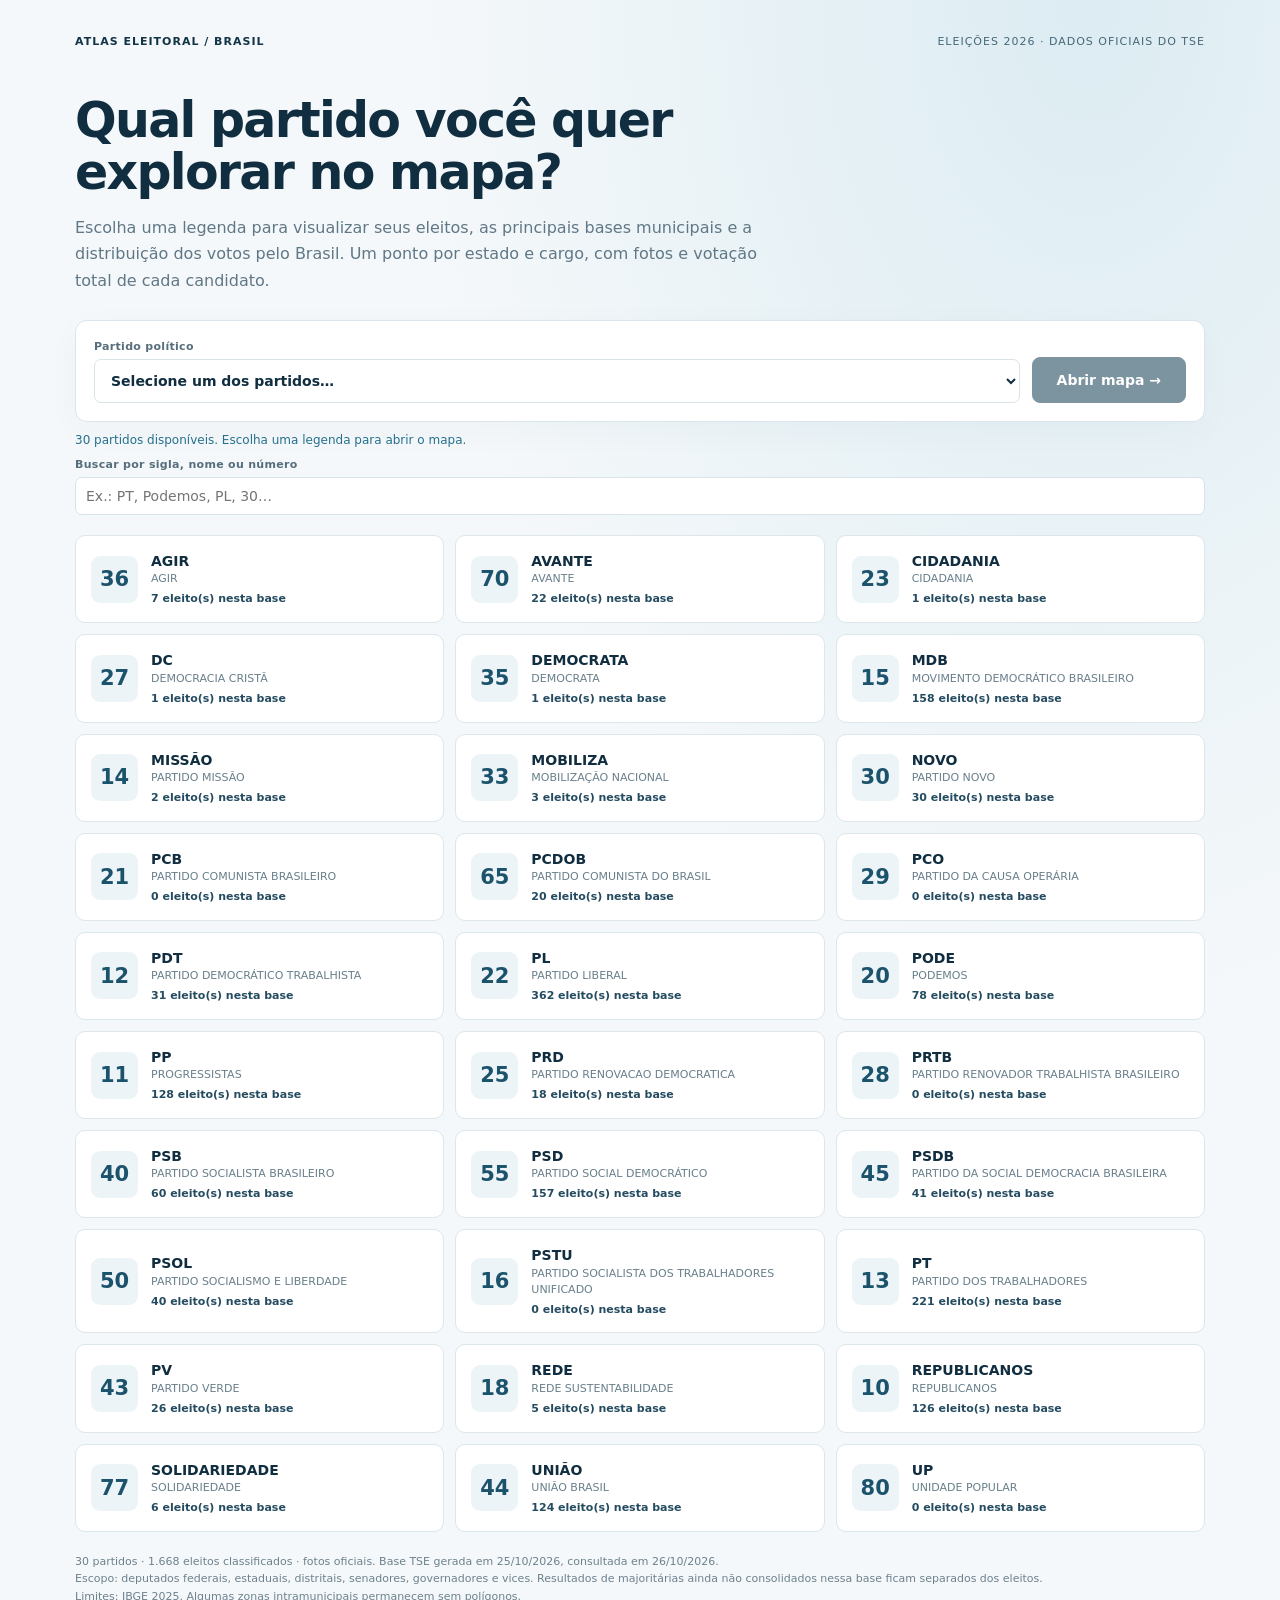
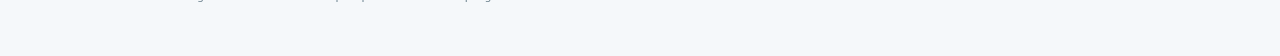
==== index.html @ ba6d97ac "feat: adicionar atlas eleitoral interativo de todos os partidos" ====
<!DOCTYPE html><html lang="pt-BR"><head><meta charset="utf-8"><meta name="viewport" content="width=device-width,initial-scale=1"><title>Atlas Eleitoral 2026 — Partidos do Brasil</title><meta name="description" content="Escolha um partido e explore eleitos e votos por município e zona eleitoral nas eleições de 2026."><link rel="stylesheet" href="style.css"></head><body><section id="chooser" class="chooser"><nav class="chooser-nav"><span class="chooser-logo">Atlas Eleitoral / Brasil</span><span>Eleições 2026 · Dados oficiais do TSE</span></nav><h1>Qual partido você quer<br>explorar no mapa?</h1><p class="intro">Escolha uma legenda para visualizar seus eleitos, as principais bases municipais e a distribuição dos votos pelo Brasil. Um ponto por estado e cargo, com fotos e votação total de cada candidato.</p><div class="picker"><div class="control"><label for="party-select">Partido político</label><select id="party-select"><option value="">Selecione um dos partidos…</option></select></div><button id="open-map" class="primary" disabled>Abrir mapa →</button></div><div id="load-status" class="load-status" role="status" aria-live="polite">Carregando lista de partidos…</div><div class="control"><label for="party-filter">Buscar por sigla, nome ou número</label><input id="party-filter" type="search" placeholder="Ex.: PT, Podemos, PL, 30…"></div><div id="party-grid" class="party-grid"></div><div id="chooser-source" class="chooser-bottom">Dados do TSE · Limites municipais do IBGE 2025. As áreas intramunicipais de algumas zonas eleitorais permanecem indisponíveis.</div></section><div id="atlas" hidden>
<header><div><div class="eyebrow"><span id="party-eyebrow">Eleições 2026</span></div><h1><span id="party-title">Atlas eleitoral</span></h1><small>Fotos oficiais · votação total · municípios e zonas eleitorais</small></div><div class="actions"><button id="change-party">Trocar partido</button><button id="reset">Visão do Brasil</button><button id="about">Método e fontes</button><button id="export">Exportar dados</button></div></header><div id="party-meta" class="party-meta"></div>
<div class="toolbar">
<div class="control"><label for="geography">Recorte territorial</label><select id="geography"><option value="municipalities">Municípios</option><option value="zones">Zonas com limites identificáveis</option></select></div>
<div class="control"><label for="cargo">Votos do partido para</label><select id="cargo"><option value="federal">Deputado federal</option><option value="estadual">Deputado estadual / distrital</option></select></div>
<div class="control"><label for="metric">Intensidade das cores</label><select id="metric"><option value="share">Participação nos votos válidos</option><option value="votes">Quantidade de votos</option></select></div>
<div class="control"><label for="uf">Estado</label><select id="uf"><option value="">Brasil inteiro</option></select></div>
<div class="control wide"><label for="search">Buscar eleito, município ou zona</label><input id="search" type="search" placeholder="Ex.: Cristiane Lopes, Osasco, RO 2…"></div>
<label class="check"><input id="showPeople" type="checkbox" checked> Eleitos com fotos</label>
</div>
<div class="workspace"><aside><div class="aside-top"><div class="kpis"><div><b id="k-votes">—</b><span>votos do partido selecionado</span></div><div><b id="k-share">—</b><span>dos votos válidos</span></div><div><b id="k-people">77</b><span>eleitos</span></div></div><div class="tabs"><button id="tab-people" class="active">Eleitos</button><button id="tab-regions">Regiões</button></div><div class="tiny-filter"><select id="role" aria-label="Cargo dos eleitos"><option value="">Todos os cargos</option></select></div><div id="sidebar-note" class="muted" style="margin-top:8px">Clique no retrato para ver a votação total.</div></div><div id="list"></div><div class="note">A cor representa os votos do partido. Um ponto por UF e cargo. As capitais são referências de posição; as bases eleitorais aparecem nos cartões.</div></aside>
<div class="map-wrap"><div id="map" aria-label="Mapa eleitoral do partido selecionado"></div><div id="zone-warning" class="zone-warning" hidden></div><div class="legend"><h3 id="legend-title"></h3><div class="swatches" id="swatches"></div><div id="legend-labels" class="legend-labels"></div><div class="muted" id="legend-note"></div><div class="muted" style="margin-top:6px"><span style="display:inline-block;width:10px;height:10px;background:#d9dfe2;margin-right:4px"></span>Sem dado ou limite indisponível <label style="float:right">Opacidade <input id="opacity" type="range" min="20" max="100" value="83"></label></div></div></div></div>
<dialog id="method"><button class="close" id="close">Fechar</button><h2>Como ler este atlas</h2>
<p><b>Camada territorial:</b> preenchimento por área (mapa coroplético), com faixas fixas e sem suavização entre municípios ou zonas. O padrão é a participação do partido selecionado nos votos válidos; a quantidade absoluta também está disponível, mas reflete o tamanho do eleitorado. Áreas extensas não significam mais votos.</p>
<p><b>Votos partidários:</b> votos nominais válidos de todos os candidatos do partido selecionado, eleitos ou não, mais votos válidos de legenda, sem dupla contagem de votos nominais convertidos em legenda. O denominador é o total válido do mesmo cargo e recorte; brancos, nulos e votos anulados não entram. Federal e estadual/distrital são exibidos separadamente.</p>
<p><b>Municípios:</b> malha oficial IBGE 2025, em SIRGAS 2000, simplificada a 300 metros em EPSG:5880 e exibida em Web Mercator. Votos somados por município a partir dos componentes município/zona do TSE. Diferenças de nomes entre TSE e IBGE foram conciliadas por UF; não houve rateio de votos por área ou população. Duas áreas de massas d’água da malha não possuem votação.</p>
<p><b>Zonas eleitorais:</b> não foi obtida uma malha nacional de limites intramunicipais compatível com 2026. São exibidas áreas de <b>1.915 zonas</b> cujos municípios componentes estão integralmente associados a uma única zona nos resultados. Esses polígonos são uniões da malha municipal e sua abrangência foi inferida dessa associação; não são uma malha oficial de zoneamento do TSE. Nas outras <b>725 zonas</b>, a área fica sem preenchimento por zona. Referências numeradas de tamanho fixo permitem consultar seus dados, sem inventar fronteiras. Os totais e a lista incluem todas as 2.640 zonas.</p>
<p><b>Eleitos e fotos:</b> todos os candidatos classificados como ELEITO, ELEITO POR QP ou ELEITO POR MÉDIA nos arquivos de candidaturas consultados, para deputado federal, estadual, distrital, senador, governador e vice-governador. Não inclui suplentes, senadores eleitos em 2022 nem candidaturas ainda classificadas para o segundo turno. O partido de cada integrante é próprio; o vice pode aparecer em partido diferente do governador de sua chapa. Os votos do vice são os da chapa correspondente.</p><p><b>Partidos e federações:</b> o mapa mostra apenas os votos e eleitos da legenda escolhida. Votos de outros partidos da mesma federação não são somados. A federação é informada na identificação do partido.</p><p><b>Fotos:</b> retratos oficiais do TSE, associados pelo identificador SQ_CANDIDATO. Onde não há arquivo utilizável, aparecem as iniciais e uma indicação de foto indisponível.</p><p><b>Agrupamento por UF e cargo:</b> todos os eleitos da mesma UF e do mesmo cargo compartilham um ponto, ancorado na capital. Os pontos de cargos distintos recebem pequenos deslocamentos visuais em pixels para não se sobreporem; esses deslocamentos não representam municípios ou bases eleitorais. Rótulos e cores distinguem federais, estaduais, distritais, senadores, governadores e vices. O número indica a quantidade de eleitos no grupo.</p><p><b>Bases municipais:</b> as cinco principais bases de cada parlamentar são mantidas em sua mini bio, com votos e participação no total. Elas não determinam os pontos no mapa. O total do candidato aparece separado da votação de cada base.</p>
<p><b>Datas e cobertura:</b> dados de candidatura, votação partidária e apuração disponíveis em arquivos gerados em 25/10/2026, consultados em 26/10/2026. A lista de eleitos reflete a classificação desses arquivos, não uma consulta judicial individual nem uma consolidação garantida do segundo turno. Candidaturas a governador e vice ainda classificadas para o segundo turno são apresentadas como pendências, separadas dos eleitos.</p><p><b>Fontes oficiais:</b> <a href="https://dadosabertos.tse.jus.br/dataset/resultados-2026" target="_blank" rel="noopener">TSE — resultados 2026</a>; <a href="https://dadosabertos.tse.jus.br/pt_BR/dataset/candidatos-2026" target="_blank" rel="noopener">TSE — candidaturas e fotos</a>; <a href="https://geoftp.ibge.gov.br/organizacao_do_territorio/malhas_territoriais/malhas_municipais/municipio_2025/Brasil/BR_Municipios_2025.zip" target="_blank" rel="noopener">IBGE — malha municipal 2025</a>. Dados TSE sob licença CC BY; Leaflet 1.9.4 sob BSD-2-Clause. Escala sequencial roxa de luminosidade crescente, com faixas iguais entre UFs e cargos. Cinza sempre indica ausência de dado/limite, não zero.</p><div id="pending-list"></div></dialog>
</div><script src="leaflet.js"></script><script src="app.js"></script></body></html>
---- style.css ----
/* required styles */

.leaflet-pane,
.leaflet-tile,
.leaflet-marker-icon,
.leaflet-marker-shadow,
.leaflet-tile-container,
.leaflet-pane > svg,
.leaflet-pane > canvas,
.leaflet-zoom-box,
.leaflet-image-layer,
.leaflet-layer {
	position: absolute;
	left: 0;
	top: 0;
	}
.leaflet-container {
	overflow: hidden;
	}
.leaflet-tile,
.leaflet-marker-icon,
.leaflet-marker-shadow {
	-webkit-user-select: none;
	   -moz-user-select: none;
	        user-select: none;
	  -webkit-user-drag: none;
	}
/* Prevents IE11 from highlighting tiles in blue */
.leaflet-tile::selection {
	background: transparent;
}
/* Safari renders non-retina tile on retina better with this, but Chrome is worse */
.leaflet-safari .leaflet-tile {
	image-rendering: -webkit-optimize-contrast;
	}
/* hack that prevents hw layers "stretching" when loading new tiles */
.leaflet-safari .leaflet-tile-container {
	width: 1600px;
	height: 1600px;
	-webkit-transform-origin: 0 0;
	}
.leaflet-marker-icon,
.leaflet-marker-shadow {
	display: block;
	}
/* .leaflet-container svg: reset svg max-width decleration shipped in Joomla! (joomla.org) 3.x */
/* .leaflet-container img: map is broken in FF if you have max-width: 100% on tiles */
.leaflet-container .leaflet-overlay-pane svg {
	max-width: none !important;
	max-height: none !important;
	}
.leaflet-container .leaflet-marker-pane img,
.leaflet-container .leaflet-shadow-pane img,
.leaflet-container .leaflet-tile-pane img,
.leaflet-container img.leaflet-image-layer,
.leaflet-container .leaflet-tile {
	max-width: none !important;
	max-height: none !important;
	width: auto;
	padding: 0;
	}

.leaflet-container img.leaflet-tile {
	/* See: https://bugs.chromium.org/p/chromium/issues/detail?id=600120 */
	mix-blend-mode: plus-lighter;
}

.leaflet-container.leaflet-touch-zoom {
	-ms-touch-action: pan-x pan-y;
	touch-action: pan-x pan-y;
	}
.leaflet-container.leaflet-touch-drag {
	-ms-touch-action: pinch-zoom;
	/* Fallback for FF which doesn't support pinch-zoom */
	touch-action: none;
	touch-action: pinch-zoom;
}
.leaflet-container.leaflet-touch-drag.leaflet-touch-zoom {
	-ms-touch-action: none;
	touch-action: none;
}
.leaflet-container {
	-webkit-tap-highlight-color: transparent;
}
.leaflet-container a {
	-webkit-tap-highlight-color: rgba(51, 181, 229, 0.4);
}
.leaflet-tile {
	filter: inherit;
	visibility: hidden;
	}
.leaflet-tile-loaded {
	visibility: inherit;
	}
.leaflet-zoom-box {
	width: 0;
	height: 0;
	-moz-box-sizing: border-box;
	     box-sizing: border-box;
	z-index: 800;
	}
/* workaround for https://bugzilla.mozilla.org/show_bug.cgi?id=888319 */
.leaflet-overlay-pane svg {
	-moz-user-select: none;
	}

.leaflet-pane         { z-index: 400; }

.leaflet-tile-pane    { z-index: 200; }
.leaflet-overlay-pane { z-index: 400; }
.leaflet-shadow-pane  { z-index: 500; }
.leaflet-marker-pane  { z-index: 600; }
.leaflet-tooltip-pane   { z-index: 650; }
.leaflet-popup-pane   { z-index: 700; }

.leaflet-map-pane canvas { z-index: 100; }
.leaflet-map-pane svg    { z-index: 200; }

.leaflet-vml-shape {
	width: 1px;
	height: 1px;
	}
.lvml {
	behavior: url(#default#VML);
	display: inline-block;
	position: absolute;
	}


/* control positioning */

.leaflet-control {
	position: relative;
	z-index: 800;
	pointer-events: visiblePainted; /* IE 9-10 doesn't have auto */
	pointer-events: auto;
	}
.leaflet-top,
.leaflet-bottom {
	position: absolute;
	z-index: 1000;
	pointer-events: none;
	}
.leaflet-top {
	top: 0;
	}
.leaflet-right {
	right: 0;
	}
.leaflet-bottom {
	bottom: 0;
	}
.leaflet-left {
	left: 0;
	}
.leaflet-control {
	float: left;
	clear: both;
	}
.leaflet-right .leaflet-control {
	float: right;
	}
.leaflet-top .leaflet-control {
	margin-top: 10px;
	}
.leaflet-bottom .leaflet-control {
	margin-bottom: 10px;
	}
.leaflet-left .leaflet-control {
	margin-left: 10px;
	}
.leaflet-right .leaflet-control {
	margin-right: 10px;
	}


/* zoom and fade animations */

.leaflet-fade-anim .leaflet-popup {
	opacity: 0;
	-webkit-transition: opacity 0.2s linear;
	   -moz-transition: opacity 0.2s linear;
	        transition: opacity 0.2s linear;
	}
.leaflet-fade-anim .leaflet-map-pane .leaflet-popup {
	opacity: 1;
	}
.leaflet-zoom-animated {
	-webkit-transform-origin: 0 0;
	    -ms-transform-origin: 0 0;
	        transform-origin: 0 0;
	}
svg.leaflet-zoom-animated {
	will-change: transform;
}

.leaflet-zoom-anim .leaflet-zoom-animated {
	-webkit-transition: -webkit-transform 0.25s cubic-bezier(0,0,0.25,1);
	   -moz-transition:    -moz-transform 0.25s cubic-bezier(0,0,0.25,1);
	        transition:         transform 0.25s cubic-bezier(0,0,0.25,1);
	}
.leaflet-zoom-anim .leaflet-tile,
.leaflet-pan-anim .leaflet-tile {
	-webkit-transition: none;
	   -moz-transition: none;
	        transition: none;
	}

.leaflet-zoom-anim .leaflet-zoom-hide {
	visibility: hidden;
	}


/* cursors */

.leaflet-interactive {
	cursor: pointer;
	}
.leaflet-grab {
	cursor: -webkit-grab;
	cursor:    -moz-grab;
	cursor:         grab;
	}
.leaflet-crosshair,
.leaflet-crosshair .leaflet-interactive {
	cursor: crosshair;
	}
.leaflet-popup-pane,
.leaflet-control {
	cursor: auto;
	}
.leaflet-dragging .leaflet-grab,
.leaflet-dragging .leaflet-grab .leaflet-interactive,
.leaflet-dragging .leaflet-marker-draggable {
	cursor: move;
	cursor: -webkit-grabbing;
	cursor:    -moz-grabbing;
	cursor:         grabbing;
	}

/* marker & overlays interactivity */
.leaflet-marker-icon,
.leaflet-marker-shadow,
.leaflet-image-layer,
.leaflet-pane > svg path,
.leaflet-tile-container {
	pointer-events: none;
	}

.leaflet-marker-icon.leaflet-interactive,
.leaflet-image-layer.leaflet-interactive,
.leaflet-pane > svg path.leaflet-interactive,
svg.leaflet-image-layer.leaflet-interactive path {
	pointer-events: visiblePainted; /* IE 9-10 doesn't have auto */
	pointer-events: auto;
	}

/* visual tweaks */

.leaflet-container {
	background: #ddd;
	outline-offset: 1px;
	}
.leaflet-container a {
	color: #0078A8;
	}
.leaflet-zoom-box {
	border: 2px dotted #38f;
	background: rgba(255,255,255,0.5);
	}


/* general typography */
.leaflet-container {
	font-family: "Helvetica Neue", Arial, Helvetica, sans-serif;
	font-size: 12px;
	font-size: 0.75rem;
	line-height: 1.5;
	}


/* general toolbar styles */

.leaflet-bar {
	box-shadow: 0 1px 5px rgba(0,0,0,0.65);
	border-radius: 4px;
	}
.leaflet-bar a {
	background-color: #fff;
	border-bottom: 1px solid #ccc;
	width: 26px;
	height: 26px;
	line-height: 26px;
	display: block;
	text-align: center;
	text-decoration: none;
	color: black;
	}
.leaflet-bar a,
.leaflet-control-layers-toggle {
	background-position: 50% 50%;
	background-repeat: no-repeat;
	display: block;
	}
.leaflet-bar a:hover,
.leaflet-bar a:focus {
	background-color: #f4f4f4;
	}
.leaflet-bar a:first-child {
	border-top-left-radius: 4px;
	border-top-right-radius: 4px;
	}
.leaflet-bar a:last-child {
	border-bottom-left-radius: 4px;
	border-bottom-right-radius: 4px;
	border-bottom: none;
	}
.leaflet-bar a.leaflet-disabled {
	cursor: default;
	background-color: #f4f4f4;
	color: #bbb;
	}

.leaflet-touch .leaflet-bar a {
	width: 30px;
	height: 30px;
	line-height: 30px;
	}
.leaflet-touch .leaflet-bar a:first-child {
	border-top-left-radius: 2px;
	border-top-right-radius: 2px;
	}
.leaflet-touch .leaflet-bar a:last-child {
	border-bottom-left-radius: 2px;
	border-bottom-right-radius: 2px;
	}

/* zoom control */

.leaflet-control-zoom-in,
.leaflet-control-zoom-out {
	font: bold 18px 'Lucida Console', Monaco, monospace;
	text-indent: 1px;
	}

.leaflet-touch .leaflet-control-zoom-in, .leaflet-touch .leaflet-control-zoom-out  {
	font-size: 22px;
	}


/* layers control */

.leaflet-control-layers {
	box-shadow: 0 1px 5px rgba(0,0,0,0.4);
	background: #fff;
	border-radius: 5px;
	}
.leaflet-control-layers-toggle {
	background-image: url(images/layers.png);
	width: 36px;
	height: 36px;
	}
.leaflet-retina .leaflet-control-layers-toggle {
	background-image: url(images/layers-2x.png);
	background-size: 26px 26px;
	}
.leaflet-touch .leaflet-control-layers-toggle {
	width: 44px;
	height: 44px;
	}
.leaflet-control-layers .leaflet-control-layers-list,
.leaflet-control-layers-expanded .leaflet-control-layers-toggle {
	display: none;
	}
.leaflet-control-layers-expanded .leaflet-control-layers-list {
	display: block;
	position: relative;
	}
.leaflet-control-layers-expanded {
	padding: 6px 10px 6px 6px;
	color: #333;
	background: #fff;
	}
.leaflet-control-layers-scrollbar {
	overflow-y: scroll;
	overflow-x: hidden;
	padding-right: 5px;
	}
.leaflet-control-layers-selector {
	margin-top: 2px;
	position: relative;
	top: 1px;
	}
.leaflet-control-layers label {
	display: block;
	font-size: 13px;
	font-size: 1.08333em;
	}
.leaflet-control-layers-separator {
	height: 0;
	border-top: 1px solid #ddd;
	margin: 5px -10px 5px -6px;
	}

/* Default icon URLs */
.leaflet-default-icon-path { /* used only in path-guessing heuristic, see L.Icon.Default */
	background-image: url(images/marker-icon.png);
	}


/* attribution and scale controls */

.leaflet-container .leaflet-control-attribution {
	background: #fff;
	background: rgba(255, 255, 255, 0.8);
	margin: 0;
	}
.leaflet-control-attribution,
.leaflet-control-scale-line {
	padding: 0 5px;
	color: #333;
	line-height: 1.4;
	}
.leaflet-control-attribution a {
	text-decoration: none;
	}
.leaflet-control-attribution a:hover,
.leaflet-control-attribution a:focus {
	text-decoration: underline;
	}
.leaflet-attribution-flag {
	display: inline !important;
	vertical-align: baseline !important;
	width: 1em;
	height: 0.6669em;
	}
.leaflet-left .leaflet-control-scale {
	margin-left: 5px;
	}
.leaflet-bottom .leaflet-control-scale {
	margin-bottom: 5px;
	}
.leaflet-control-scale-line {
	border: 2px solid #777;
	border-top: none;
	line-height: 1.1;
	padding: 2px 5px 1px;
	white-space: nowrap;
	-moz-box-sizing: border-box;
	     box-sizing: border-box;
	background: rgba(255, 255, 255, 0.8);
	text-shadow: 1px 1px #fff;
	}
.leaflet-control-scale-line:not(:first-child) {
	border-top: 2px solid #777;
	border-bottom: none;
	margin-top: -2px;
	}
.leaflet-control-scale-line:not(:first-child):not(:last-child) {
	border-bottom: 2px solid #777;
	}

.leaflet-touch .leaflet-control-attribution,
.leaflet-touch .leaflet-control-layers,
.leaflet-touch .leaflet-bar {
	box-shadow: none;
	}
.leaflet-touch .leaflet-control-layers,
.leaflet-touch .leaflet-bar {
	border: 2px solid rgba(0,0,0,0.2);
	background-clip: padding-box;
	}


/* popup */

.leaflet-popup {
	position: absolute;
	text-align: center;
	margin-bottom: 20px;
	}
.leaflet-popup-content-wrapper {
	padding: 1px;
	text-align: left;
	border-radius: 12px;
	}
.leaflet-popup-content {
	margin: 13px 24px 13px 20px;
	line-height: 1.3;
	font-size: 13px;
	font-size: 1.08333em;
	min-height: 1px;
	}
.leaflet-popup-content p {
	margin: 17px 0;
	margin: 1.3em 0;
	}
.leaflet-popup-tip-container {
	width: 40px;
	height: 20px;
	position: absolute;
	left: 50%;
	margin-top: -1px;
	margin-left: -20px;
	overflow: hidden;
	pointer-events: none;
	}
.leaflet-popup-tip {
	width: 17px;
	height: 17px;
	padding: 1px;

	margin: -10px auto 0;
	pointer-events: auto;

	-webkit-transform: rotate(45deg);
	   -moz-transform: rotate(45deg);
	    -ms-transform: rotate(45deg);
	        transform: rotate(45deg);
	}
.leaflet-popup-content-wrapper,
.leaflet-popup-tip {
	background: white;
	color: #333;
	box-shadow: 0 3px 14px rgba(0,0,0,0.4);
	}
.leaflet-container a.leaflet-popup-close-button {
	position: absolute;
	top: 0;
	right: 0;
	border: none;
	text-align: center;
	width: 24px;
	height: 24px;
	font: 16px/24px Tahoma, Verdana, sans-serif;
	color: #757575;
	text-decoration: none;
	background: transparent;
	}
.leaflet-container a.leaflet-popup-close-button:hover,
.leaflet-container a.leaflet-popup-close-button:focus {
	color: #585858;
	}
.leaflet-popup-scrolled {
	overflow: auto;
	}

.leaflet-oldie .leaflet-popup-content-wrapper {
	-ms-zoom: 1;
	}
.leaflet-oldie .leaflet-popup-tip {
	width: 24px;
	margin: 0 auto;

	-ms-filter: "progid:DXImageTransform.Microsoft.Matrix(M11=0.70710678, M12=0.70710678, M21=-0.70710678, M22=0.70710678)";
	filter: progid:DXImageTransform.Microsoft.Matrix(M11=0.70710678, M12=0.70710678, M21=-0.70710678, M22=0.70710678);
	}

.leaflet-oldie .leaflet-control-zoom,
.leaflet-oldie .leaflet-control-layers,
.leaflet-oldie .leaflet-popup-content-wrapper,
.leaflet-oldie .leaflet-popup-tip {
	border: 1px solid #999;
	}


/* div icon */

.leaflet-div-icon {
	background: #fff;
	border: 1px solid #666;
	}


/* Tooltip */
/* Base styles for the element that has a tooltip */
.leaflet-tooltip {
	position: absolute;
	padding: 6px;
	background-color: #fff;
	border: 1px solid #fff;
	border-radius: 3px;
	color: #222;
	white-space: nowrap;
	-webkit-user-select: none;
	-moz-user-select: none;
	-ms-user-select: none;
	user-select: none;
	pointer-events: none;
	box-shadow: 0 1px 3px rgba(0,0,0,0.4);
	}
.leaflet-tooltip.leaflet-interactive {
	cursor: pointer;
	pointer-events: auto;
	}
.leaflet-tooltip-top:before,
.leaflet-tooltip-bottom:before,
.leaflet-tooltip-left:before,
.leaflet-tooltip-right:before {
	position: absolute;
	pointer-events: none;
	border: 6px solid transparent;
	background: transparent;
	content: "";
	}

/* Directions */

.leaflet-tooltip-bottom {
	margin-top: 6px;
}
.leaflet-tooltip-top {
	margin-top: -6px;
}
.leaflet-tooltip-bottom:before,
.leaflet-tooltip-top:before {
	left: 50%;
	margin-left: -6px;
	}
.leaflet-tooltip-top:before {
	bottom: 0;
	margin-bottom: -12px;
	border-top-color: #fff;
	}
.leaflet-tooltip-bottom:before {
	top: 0;
	margin-top: -12px;
	margin-left: -6px;
	border-bottom-color: #fff;
	}
.leaflet-tooltip-left {
	margin-left: -6px;
}
.leaflet-tooltip-right {
	margin-left: 6px;
}
.leaflet-tooltip-left:before,
.leaflet-tooltip-right:before {
	top: 50%;
	margin-top: -6px;
	}
.leaflet-tooltip-left:before {
	right: 0;
	margin-right: -12px;
	border-left-color: #fff;
	}
.leaflet-tooltip-right:before {
	left: 0;
	margin-left: -12px;
	border-right-color: #fff;
	}

/* Printing */

@media print {
	/* Prevent printers from removing background-images of controls. */
	.leaflet-control {
		-webkit-print-color-adjust: exact;
		print-color-adjust: exact;
		}
	}


:root{--navy:#102e40;--muted:#647784;--line:#d9e4e8;--blue:#087ea4;--surface:#fff}*{box-sizing:border-box}body{margin:0;font:14px/1.45 system-ui,-apple-system,Segoe UI,sans-serif;color:var(--navy);background:#f2f6f8}button,input,select{font:inherit}button,select{cursor:pointer}button{background:#fff;border:1px solid var(--line);border-radius:8px;color:var(--navy);padding:8px 11px}button:hover{background:#edf4f7}button:focus-visible,input:focus-visible,select:focus-visible{outline:3px solid #15a9cf;outline-offset:2px}header{display:flex;align-items:center;justify-content:space-between;padding:17px 24px;background:var(--navy);color:white;gap:16px}h1{font-size:23px;line-height:1.2;margin:2px 0 3px;letter-spacing:-.5px}header small{color:#bcd3df}.eyebrow{font-size:10px;letter-spacing:2px;text-transform:uppercase;color:#70d2db;font-weight:700}.actions{display:flex;gap:7px}.toolbar{display:flex;flex-wrap:wrap;gap:13px;padding:13px 24px;background:white;border-bottom:1px solid var(--line);align-items:end}.control{display:flex;flex-direction:column;gap:4px}.control label{font-size:11px;letter-spacing:.3px;font-weight:650;color:#566d7b}.control select,.control input[type=search]{border:1px solid var(--line);border-radius:7px;padding:8px 10px;background:white;min-width:130px;color:var(--navy)}.control.wide{flex:1;min-width:205px}.control.wide input{width:100%}.check{display:flex;align-items:center;gap:5px;padding-bottom:8px;white-space:nowrap}.workspace{display:grid;grid-template-columns:330px 1fr;height:calc(100vh - 184px);min-height:550px}aside{background:white;border-right:1px solid var(--line);display:flex;flex-direction:column;min-height:0}.aside-top{padding:16px;border-bottom:1px solid var(--line)}.kpis{display:flex;gap:14px;margin-bottom:12px}.kpis b{display:block;font-size:21px;font-variant-numeric:tabular-nums}.kpis span{font-size:10px;color:var(--muted)}.tabs{display:flex;gap:6px}.tabs button{flex:1;padding:7px}.tabs .active{background:var(--navy);color:white;border-color:var(--navy)}#list{overflow:auto;padding:8px;flex:1}.person{display:flex;text-align:left;align-items:center;gap:11px;width:100%;border:0;border-bottom:1px solid #e9eff2;border-radius:5px;padding:10px 8px}.person.selected{background:#eaf5fb;box-shadow:inset 3px 0 #0b87ad}.person strong{font-size:12px;display:block}.person small{display:block;color:var(--muted);font-size:11px}.person .votes{color:#164867;font-weight:650;margin-top:3px}.portrait{width:43px;height:49px;object-fit:cover;object-position:center 25%;border-radius:9px;flex-shrink:0;background:#d8e3ec}.region{display:block;text-align:left;width:100%;border:0;border-bottom:1px solid #e5eef2;padding:10px}.region small{display:block;color:var(--muted)}.region strong{font-size:12px}.region .regional-value{float:right;color:#087ea4;font-weight:750}.map-wrap{position:relative;min-width:0}#map{height:100%;background:#e7f0f3}.legend{position:absolute;bottom:23px;left:15px;z-index:700;background:#fffffff2;border:1px solid #d5e0e5;border-radius:10px;padding:12px 14px;max-width:370px;box-shadow:0 2px 12px #122d4512}.legend h3{font-size:12px;margin:0 0 8px}.swatches{display:flex;height:11px;border-radius:3px;overflow:hidden}.swatches span{flex:1}.legend-labels{display:flex;justify-content:space-between;font-size:10px;color:#46616f;margin:4px 0 6px}.muted{color:var(--muted);font-size:11px}.note{font-size:11px;background:#eef4f7;padding:9px 16px;border-top:1px solid var(--line)}.zone-warning{position:absolute;top:12px;left:55px;right:15px;z-index:600;background:#fff7e7;border:1px solid #e7d5a8;padding:9px 13px;border-radius:8px;font-size:11px;max-width:600px}.zone-ref{border:1px solid #596f7b;background:#fffffff0;color:#233c49;border-radius:3px;font-size:9px;display:flex;justify-content:center;align-items:center;box-shadow:0 1px 3px #0003;white-space:nowrap}.face-stack{display:flex;align-items:center;width:max-content}.face-stack img{width:42px;height:49px;border-radius:10px;border:2px solid white;object-fit:cover;object-position:center 25%;box-shadow:0 2px 8px #0004}.face-stack img+img{margin-left:-19px}.face-stack b{font-size:11px;padding:3px 6px;border-radius:9px;background:var(--navy);color:white;margin-left:-5px;z-index:2}.face-stack.selected img{border-color:#ffcf5c}.pop-heading{font-size:15px;margin-bottom:8px;font-weight:750}.pop-person{border-top:1px solid #dee8ed;padding:13px 0}.pop-header{display:flex;gap:12px;align-items:center}.pop-header img{width:65px;height:82px;object-fit:cover;object-position:center 25%;border-radius:10px}.pop-header b{font-size:14px}.pop-header small{display:block}.pop-total{background:#eaf4fa;padding:10px 13px;border-radius:8px;margin:10px 0}.pop-total strong{font-size:25px;display:block;letter-spacing:-.5px}.pop-scroll{max-height:430px;overflow:auto}.pop-cities{width:100%;font-size:11px;border-collapse:collapse;margin-top:7px}.pop-cities td{padding:4px;border-bottom:1px solid #eef2f4}.pop-cities td:last-child{text-align:right}.pop-detail{display:grid;grid-template-columns:1fr 1fr;gap:10px;margin:10px 0}.pop-detail strong{display:block;font-size:19px}.pop-detail span{font-size:10px;color:#647784}.source{font-size:10px;color:#667b87;margin-top:8px}.source a{color:#156d91}.leaflet-popup-content{width:auto!important;min-width:260px;max-width:350px;font:13px/1.45 system-ui}.leaflet-popup-content-wrapper{border-radius:12px}.empty{padding:15px;color:#657782}dialog{border:0;border-radius:15px;padding:26px;max-width:740px;max-height:85vh;overflow:auto;box-shadow:0 10px 60px #0004}dialog::backdrop{background:#0c253b99}dialog h2{margin-top:0}dialog p,dialog li{font-size:13px;line-height:1.6}dialog a{color:#007ba3}.close{float:right}.mobile-list{display:none}.coverage{font-size:10px;margin-top:5px;color:#87692c}#opacity{width:90px}.tiny-filter{display:flex;gap:7px;margin:10px 0 0}.tiny-filter select{font-size:11px;max-width:150px;padding:5px;border:1px solid var(--line);border-radius:5px}.leaflet-control-attribution{font-size:9px!important}@media(max-width:850px){header{padding:13px 15px}h1{font-size:20px}.toolbar{padding:10px 13px;gap:8px}.control select{min-width:100px}.workspace{grid-template-columns:250px 1fr;height:calc(100vh - 220px)}aside .kpis{gap:8px}.kpis b{font-size:18px}.control.wide{min-width:180px}.legend{max-width:300px}.person strong{font-size:11px}}@media(max-width:620px){header{align-items:start}.actions{flex-direction:column}.actions button{font-size:10px;padding:5px 7px}h1{font-size:18px}.eyebrow{font-size:9px}.toolbar{gap:7px}.control{flex:1}.control label{font-size:10px}.control select{width:100%;font-size:11px;padding:7px}.control.wide{min-width:100%}.workspace{display:flex;flex-direction:column-reverse;height:auto;min-height:0}.map-wrap{height:65vh;min-height:420px}aside{max-height:430px}.aside-top{padding:12px}.legend{bottom:23px;left:10px;max-width:290px;padding:9px}.zone-warning{left:50px;right:8px;font-size:10px}.person .portrait{width:40px;height:45px}.check{font-size:11px;padding-bottom:0}#opacity{width:70px}.leaflet-popup-content{max-width:280px}.pop-scroll{max-height:330px}}

.state-role-pin{position:relative;width:76px;height:68px;display:flex;align-items:center;justify-content:center;flex-direction:column;filter:drop-shadow(0 2px 4px #0004)}.state-role-pin img{width:42px;height:45px;object-fit:cover;object-position:center 25%;border:3px solid var(--role-color);border-radius:9px;background:white}.state-role-pin b{position:absolute;top:0;right:6px;min-width:20px;padding:2px 5px;border-radius:12px;background:var(--role-color);color:white;font:700 11px system-ui;text-align:center}.state-role-pin span{font:700 10px system-ui;background:white;color:var(--role-color);border:1px solid var(--role-color);padding:3px 4px;border-radius:5px;white-space:nowrap;margin-top:2px}.state-role-pin.selected img{outline:3px solid #ffcf5c}.tiny-filter select{max-width:100%;width:100%}
[hidden]{display:none!important}.chooser{min-height:100vh;background:radial-gradient(ellipse at 85% 0,#dcecf2 0,transparent 44%),#f5f8fa;padding:34px max(20px,calc((100vw - 1130px)/2)) 50px}.chooser-nav{display:flex;justify-content:space-between;align-items:center;color:#466879;font-size:11px;letter-spacing:1px;text-transform:uppercase}.chooser-logo{font-weight:800;color:#123447}.chooser h1{font-size:clamp(32px,4vw,49px);max-width:790px;line-height:1.06;margin:45px 0 16px;letter-spacing:-1.7px}.chooser .intro{max-width:720px;color:#607786;font-size:16px;line-height:1.65;margin-bottom:26px}.picker{display:flex;gap:12px;background:white;padding:18px;border:1px solid #dbe6ec;border-radius:12px;align-items:end;box-shadow:0 9px 35px #23465808}.picker .control{flex:1}.picker select{width:100%;padding:12px;font-weight:650}.primary{background:#123c53;color:white;border-color:#123c53;padding:12px 24px;font-weight:700}.primary:hover{background:#1e536e}.primary:disabled{opacity:.55;cursor:wait}.party-grid{display:grid;grid-template-columns:repeat(3,1fr);gap:11px;margin-top:20px}.party-card{text-align:left;background:white;border:1px solid #dce6eb;border-radius:10px;display:flex;gap:13px;align-items:center;padding:15px}.party-card.active{border:2px solid #1684a7;background:#f0faff;padding:14px}.party-number{border-radius:9px;background:#edf4f7;color:#1c536c;font-size:21px;font-weight:750;width:47px;height:47px;display:flex;align-items:center;justify-content:center;flex-shrink:0}.party-card strong{font-size:14px}.party-card small{display:block;color:#697f8b;font-size:11px}.party-card .elected-count{margin-top:4px;font-weight:650;color:#244b60}.chooser-bottom{color:#6c818d;font-size:11px;margin-top:21px;line-height:1.6}.load-status{min-height:25px;color:#24708d;margin-top:10px;font-size:12px}.party-meta{display:flex;gap:14px;flex-wrap:wrap;padding:7px 24px;background:#eef5f8;border-bottom:1px solid #d9e5ec;font-size:11px;color:#426275}.party-meta .pending{color:#886313}.workspace{height:calc(100vh - 218px)}.portrait-missing{display:flex;align-items:center;justify-content:center;font-weight:750;color:#4d6777}.state-role-pin .portrait-missing{width:42px;height:45px;border:3px solid var(--role-color);border-radius:9px;background:#edf2f5}.pop-header .portrait-missing{width:65px;height:82px}.empty-action{display:block;margin:10px auto}.party-card:hover{box-shadow:0 5px 17px #224c5e12}@media(max-width:850px){.party-grid{grid-template-columns:repeat(2,1fr)}.workspace{height:calc(100vh - 254px)}}@media(max-width:620px){.chooser{padding:25px 17px}.chooser h1{margin-top:35px}.picker{flex-direction:column;align-items:stretch;padding:14px}.party-grid{gap:8px}.party-card{padding:12px;gap:9px}.party-card.active{padding:11px}.party-card strong{font-size:11px}.party-card small{font-size:10px}.party-number{width:33px;height:37px;font-size:17px}.chooser .intro{font-size:14px}.party-meta{padding:8px 13px;font-size:10px}.workspace{height:auto}.chooser-nav{font-size:9px}.picker .primary{width:100%}}
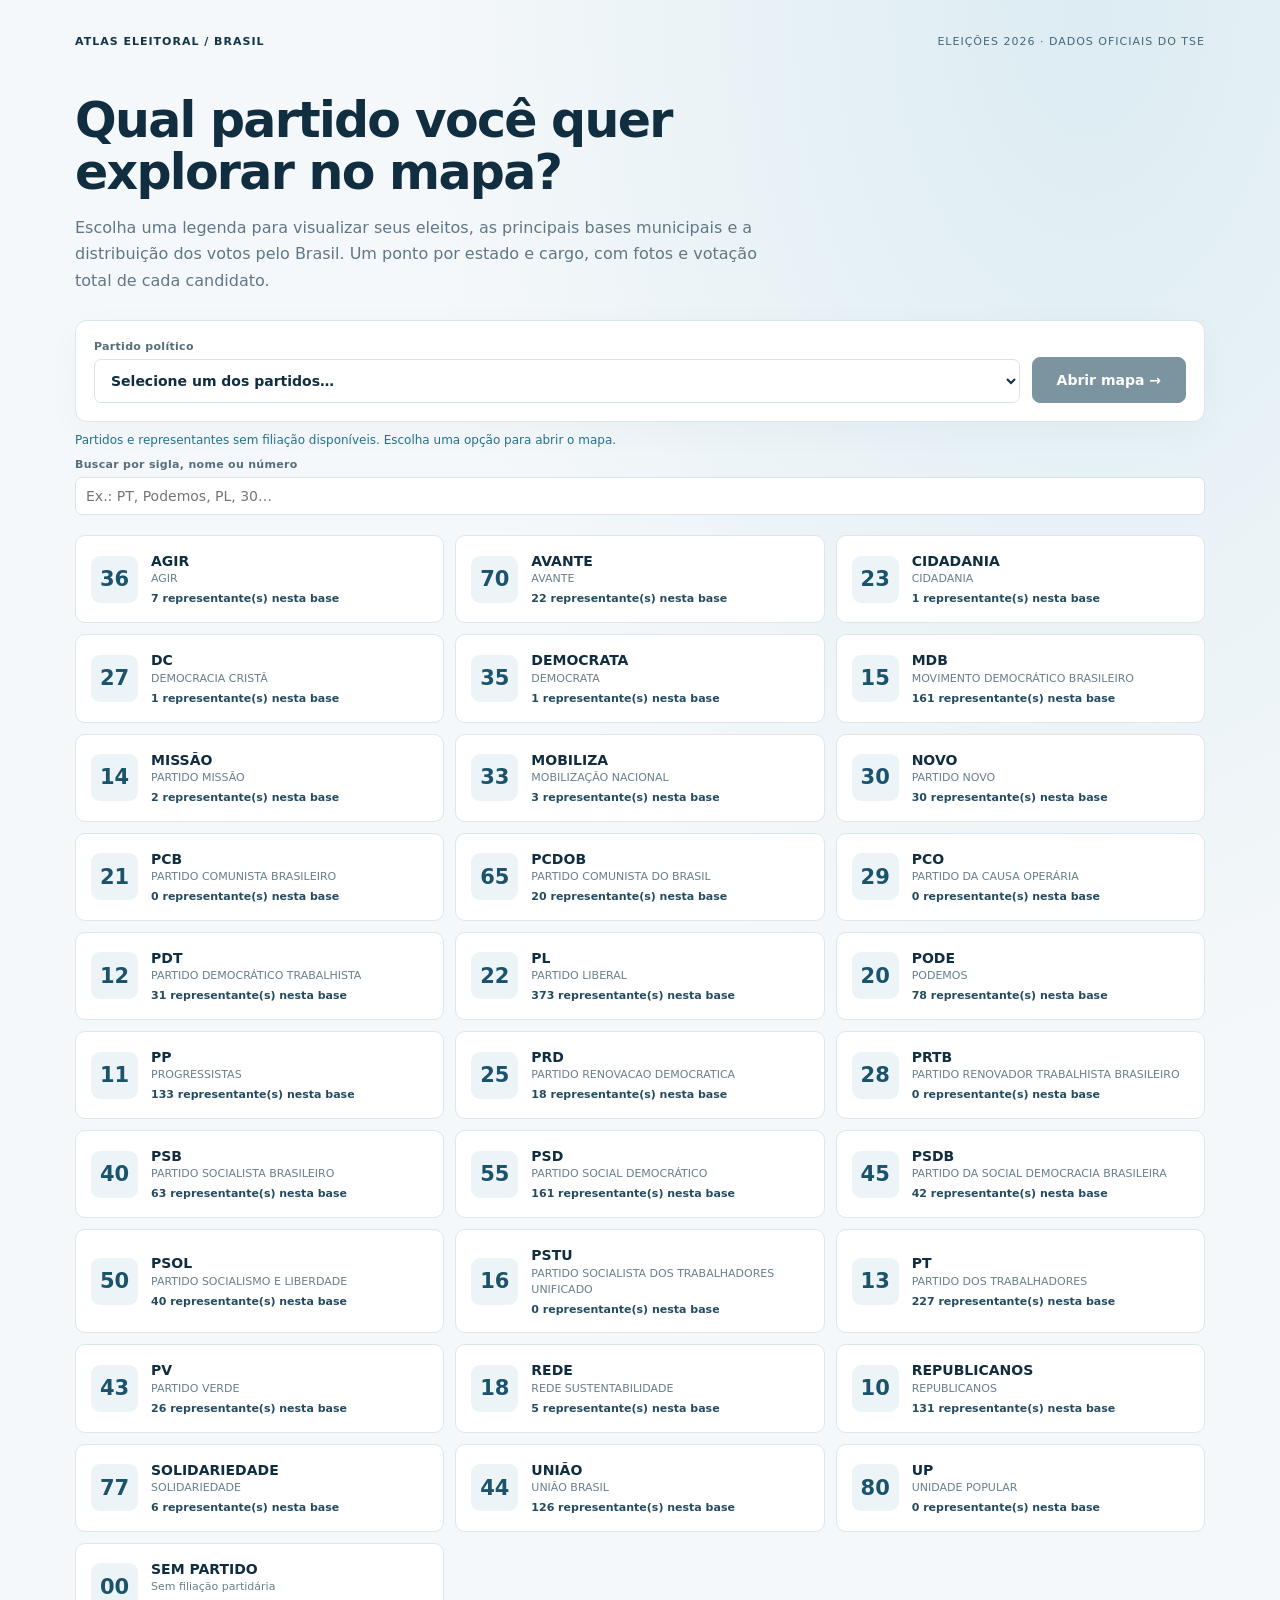
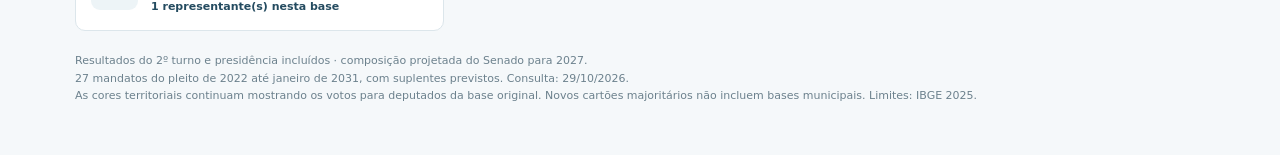
==== commit 9a719692: "Inclui segundo turno, Presidência e continuidade dos 27 mandatos do Senado" ====
--- a/index.html
+++ b/index.html
@@ -8,13 +8,13 @@
 <div class="control wide"><label for="search">Buscar eleito, município ou zona</label><input id="search" type="search" placeholder="Ex.: Cristiane Lopes, Osasco, RO 2…"></div>
 <label class="check"><input id="showPeople" type="checkbox" checked> Eleitos com fotos</label>
 </div>
-<div class="workspace"><aside><div class="aside-top"><div class="kpis"><div><b id="k-votes">—</b><span>votos do partido selecionado</span></div><div><b id="k-share">—</b><span>dos votos válidos</span></div><div><b id="k-people">77</b><span>eleitos</span></div></div><div class="tabs"><button id="tab-people" class="active">Eleitos</button><button id="tab-regions">Regiões</button></div><div class="tiny-filter"><select id="role" aria-label="Cargo dos eleitos"><option value="">Todos os cargos</option></select></div><div id="sidebar-note" class="muted" style="margin-top:8px">Clique no retrato para ver a votação total.</div></div><div id="list"></div><div class="note">A cor representa os votos do partido. Um ponto por UF e cargo. As capitais são referências de posição; as bases eleitorais aparecem nos cartões.</div></aside>
+<div class="workspace"><aside><div class="aside-top"><div class="kpis"><div><b id="k-votes">—</b><span>votos do partido selecionado</span></div><div><b id="k-share">—</b><span>dos votos válidos</span></div><div><b id="k-people">77</b><span>representantes</span></div></div><div class="tabs"><button id="tab-people" class="active">Representantes</button><button id="tab-regions">Regiões</button></div><div class="tiny-filter"><select id="role" aria-label="Cargo dos eleitos"><option value="">Todos os cargos</option></select></div><div id="sidebar-note" class="muted" style="margin-top:8px">Clique no retrato para ver a votação total.</div></div><div id="list"></div><div class="note">A cor representa os votos do partido. Um ponto por UF e cargo. As capitais são referências de posição; as bases eleitorais aparecem nos cartões.</div></aside>
 <div class="map-wrap"><div id="map" aria-label="Mapa eleitoral do partido selecionado"></div><div id="zone-warning" class="zone-warning" hidden></div><div class="legend"><h3 id="legend-title"></h3><div class="swatches" id="swatches"></div><div id="legend-labels" class="legend-labels"></div><div class="muted" id="legend-note"></div><div class="muted" style="margin-top:6px"><span style="display:inline-block;width:10px;height:10px;background:#d9dfe2;margin-right:4px"></span>Sem dado ou limite indisponível <label style="float:right">Opacidade <input id="opacity" type="range" min="20" max="100" value="83"></label></div></div></div></div>
 <dialog id="method"><button class="close" id="close">Fechar</button><h2>Como ler este atlas</h2>
 <p><b>Camada territorial:</b> preenchimento por área (mapa coroplético), com faixas fixas e sem suavização entre municípios ou zonas. O padrão é a participação do partido selecionado nos votos válidos; a quantidade absoluta também está disponível, mas reflete o tamanho do eleitorado. Áreas extensas não significam mais votos.</p>
 <p><b>Votos partidários:</b> votos nominais válidos de todos os candidatos do partido selecionado, eleitos ou não, mais votos válidos de legenda, sem dupla contagem de votos nominais convertidos em legenda. O denominador é o total válido do mesmo cargo e recorte; brancos, nulos e votos anulados não entram. Federal e estadual/distrital são exibidos separadamente.</p>
 <p><b>Municípios:</b> malha oficial IBGE 2025, em SIRGAS 2000, simplificada a 300 metros em EPSG:5880 e exibida em Web Mercator. Votos somados por município a partir dos componentes município/zona do TSE. Diferenças de nomes entre TSE e IBGE foram conciliadas por UF; não houve rateio de votos por área ou população. Duas áreas de massas d’água da malha não possuem votação.</p>
 <p><b>Zonas eleitorais:</b> não foi obtida uma malha nacional de limites intramunicipais compatível com 2026. São exibidas áreas de <b>1.915 zonas</b> cujos municípios componentes estão integralmente associados a uma única zona nos resultados. Esses polígonos são uniões da malha municipal e sua abrangência foi inferida dessa associação; não são uma malha oficial de zoneamento do TSE. Nas outras <b>725 zonas</b>, a área fica sem preenchimento por zona. Referências numeradas de tamanho fixo permitem consultar seus dados, sem inventar fronteiras. Os totais e a lista incluem todas as 2.640 zonas.</p>
-<p><b>Eleitos e fotos:</b> todos os candidatos classificados como ELEITO, ELEITO POR QP ou ELEITO POR MÉDIA nos arquivos de candidaturas consultados, para deputado federal, estadual, distrital, senador, governador e vice-governador. Não inclui suplentes, senadores eleitos em 2022 nem candidaturas ainda classificadas para o segundo turno. O partido de cada integrante é próprio; o vice pode aparecer em partido diferente do governador de sua chapa. Os votos do vice são os da chapa correspondente.</p><p><b>Partidos e federações:</b> o mapa mostra apenas os votos e eleitos da legenda escolhida. Votos de outros partidos da mesma federação não são somados. A federação é informada na identificação do partido.</p><p><b>Fotos:</b> retratos oficiais do TSE, associados pelo identificador SQ_CANDIDATO. Onde não há arquivo utilizável, aparecem as iniciais e uma indicação de foto indisponível.</p><p><b>Agrupamento por UF e cargo:</b> todos os eleitos da mesma UF e do mesmo cargo compartilham um ponto, ancorado na capital. Os pontos de cargos distintos recebem pequenos deslocamentos visuais em pixels para não se sobreporem; esses deslocamentos não representam municípios ou bases eleitorais. Rótulos e cores distinguem federais, estaduais, distritais, senadores, governadores e vices. O número indica a quantidade de eleitos no grupo.</p><p><b>Bases municipais:</b> as cinco principais bases de cada parlamentar são mantidas em sua mini bio, com votos e participação no total. Elas não determinam os pontos no mapa. O total do candidato aparece separado da votação de cada base.</p>
-<p><b>Datas e cobertura:</b> dados de candidatura, votação partidária e apuração disponíveis em arquivos gerados em 25/10/2026, consultados em 26/10/2026. A lista de eleitos reflete a classificação desses arquivos, não uma consulta judicial individual nem uma consolidação garantida do segundo turno. Candidaturas a governador e vice ainda classificadas para o segundo turno são apresentadas como pendências, separadas dos eleitos.</p><p><b>Fontes oficiais:</b> <a href="https://dadosabertos.tse.jus.br/dataset/resultados-2026" target="_blank" rel="noopener">TSE — resultados 2026</a>; <a href="https://dadosabertos.tse.jus.br/pt_BR/dataset/candidatos-2026" target="_blank" rel="noopener">TSE — candidaturas e fotos</a>; <a href="https://geoftp.ibge.gov.br/organizacao_do_territorio/malhas_territoriais/malhas_municipais/municipio_2025/Brasil/BR_Municipios_2025.zip" target="_blank" rel="noopener">IBGE — malha municipal 2025</a>. Dados TSE sob licença CC BY; Leaflet 1.9.4 sob BSD-2-Clause. Escala sequencial roxa de luminosidade crescente, com faixas iguais entre UFs e cargos. Cinza sempre indica ausência de dado/limite, não zero.</p><div id="pending-list"></div></dialog>
-</div><script src="leaflet.js"></script><script src="app.js"></script></body></html>+<p><b>Eleitos e fotos:</b> todos os candidatos classificados como ELEITO, ELEITO POR QP ou ELEITO POR MÉDIA nos arquivos de candidaturas consultados, para deputado federal, estadual, distrital, senador, governador e vice-governador. Inclui os vencedores do segundo turno, presidente e vice-presidente e os 27 mandatos do pleito de 2022 até janeiro de 2031. Suplentes de governadores eleitos aparecem como assunção prevista em 2027, e não como eleitos em 2026. A composição futura pode mudar por licenças, filiações ou decisões judiciais. O partido de cada integrante é próprio; o vice pode aparecer em partido diferente do governador de sua chapa. Os votos do vice são os da chapa correspondente.</p><p><b>Partidos e federações:</b> o mapa mostra apenas os votos e eleitos da legenda escolhida. Votos de outros partidos da mesma federação não são somados. A federação é informada na identificação do partido.</p><p><b>Fotos:</b> retratos oficiais do TSE, associados pelo identificador SQ_CANDIDATO. Onde não há arquivo utilizável, aparecem as iniciais e uma indicação de foto indisponível.</p><p><b>Agrupamento por UF e cargo:</b> todos os eleitos da mesma UF e do mesmo cargo compartilham um ponto, ancorado na capital. Os pontos de cargos distintos recebem pequenos deslocamentos visuais em pixels para não se sobreporem; esses deslocamentos não representam municípios ou bases eleitorais. Rótulos e cores distinguem federais, estaduais, distritais, senadores, governadores e vices. O número indica a quantidade de eleitos no grupo.</p><p><b>Bases municipais:</b> as cinco principais bases de cada parlamentar são mantidas em sua mini bio, com votos e participação no total. Elas não determinam os pontos no mapa. O total do candidato aparece separado da votação de cada base.</p>
+<p><b>Datas e cobertura:</b> dados de candidatura, votação partidária e apuração disponíveis em arquivos gerados em 25/10/2026, consultados em 26/10/2026. Atualização consultada em 29/10/2026: resultados finais do segundo turno e continuidade do Senado. Os novos cartões têm fonte própria. Votação territorial para deputados e bases individuais anteriores permanecem na data original. Presidente e vice aparecem em Brasília, como referência nacional. Sem filiação partidária é uma opção própria no seletor.</p><p><b>Fontes oficiais:</b> <a href="https://dadosabertos.tse.jus.br/dataset/resultados-2026" target="_blank" rel="noopener">TSE — resultados 2026</a>; <a href="https://dadosabertos.tse.jus.br/pt_BR/dataset/candidatos-2026" target="_blank" rel="noopener">TSE — candidaturas e fotos</a>; <a href="https://geoftp.ibge.gov.br/organizacao_do_territorio/malhas_territoriais/malhas_municipais/municipio_2025/Brasil/BR_Municipios_2025.zip" target="_blank" rel="noopener">IBGE — malha municipal 2025</a>. Dados TSE sob licença CC BY; Leaflet 1.9.4 sob BSD-2-Clause. Escala sequencial roxa de luminosidade crescente, com faixas iguais entre UFs e cargos. Cinza sempre indica ausência de dado/limite, não zero.</p><div id="pending-list"></div></dialog>
+</div><script src="leaflet.js"></script><script src="app.js?v=20261029"></script></body></html>
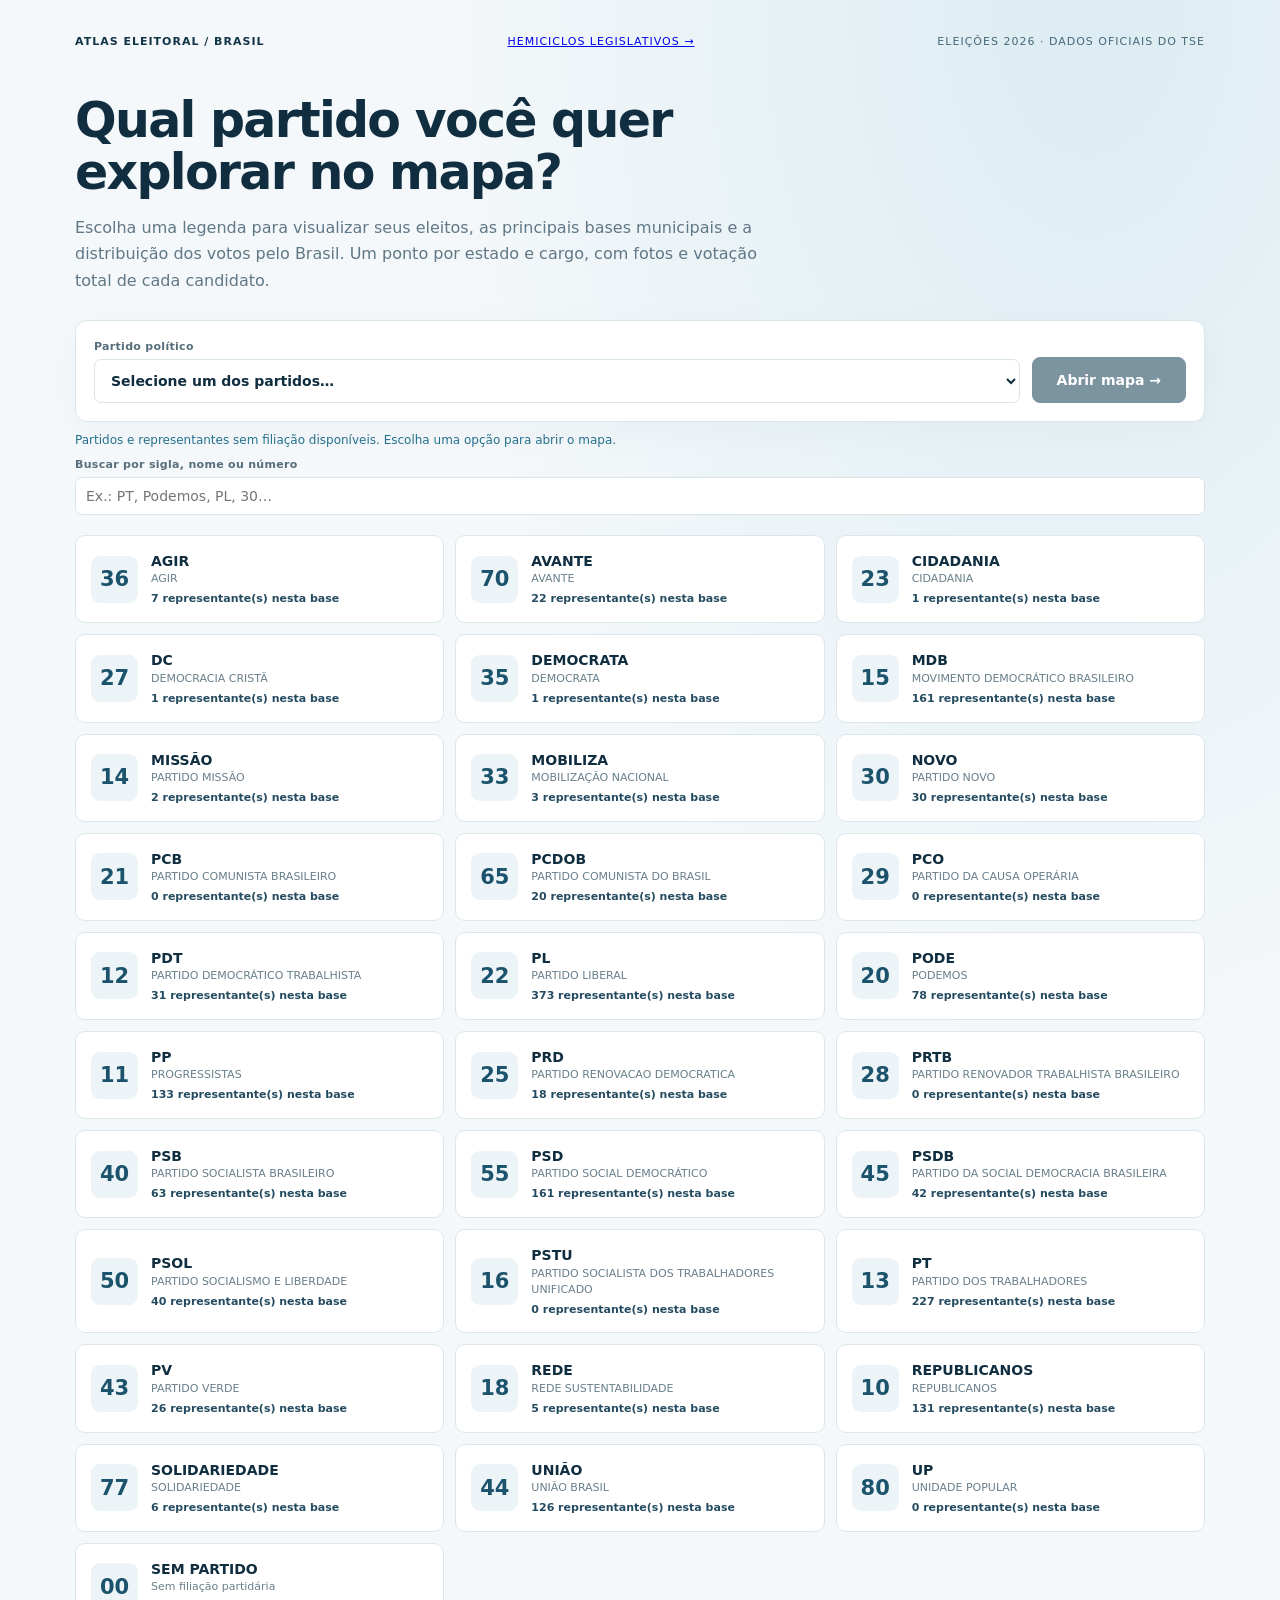
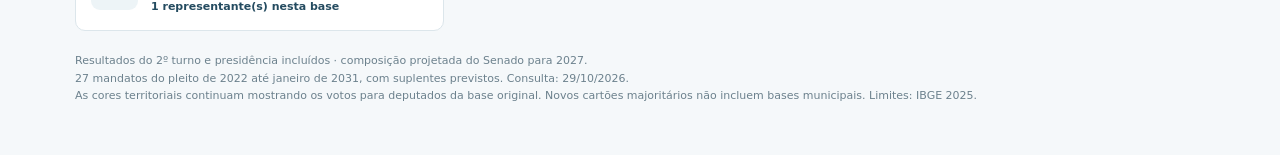
==== commit e5cf025c: "Cria site de hemiciclos legislativos com coalizões, representantes e simulador de quóruns" ====
--- a/index.html
+++ b/index.html
@@ -1,4 +1,4 @@
-<!DOCTYPE html><html lang="pt-BR"><head><meta charset="utf-8"><meta name="viewport" content="width=device-width,initial-scale=1"><title>Atlas Eleitoral 2026 — Partidos do Brasil</title><meta name="description" content="Escolha um partido e explore eleitos e votos por município e zona eleitoral nas eleições de 2026."><link rel="stylesheet" href="style.css"></head><body><section id="chooser" class="chooser"><nav class="chooser-nav"><span class="chooser-logo">Atlas Eleitoral / Brasil</span><span>Eleições 2026 · Dados oficiais do TSE</span></nav><h1>Qual partido você quer<br>explorar no mapa?</h1><p class="intro">Escolha uma legenda para visualizar seus eleitos, as principais bases municipais e a distribuição dos votos pelo Brasil. Um ponto por estado e cargo, com fotos e votação total de cada candidato.</p><div class="picker"><div class="control"><label for="party-select">Partido político</label><select id="party-select"><option value="">Selecione um dos partidos…</option></select></div><button id="open-map" class="primary" disabled>Abrir mapa →</button></div><div id="load-status" class="load-status" role="status" aria-live="polite">Carregando lista de partidos…</div><div class="control"><label for="party-filter">Buscar por sigla, nome ou número</label><input id="party-filter" type="search" placeholder="Ex.: PT, Podemos, PL, 30…"></div><div id="party-grid" class="party-grid"></div><div id="chooser-source" class="chooser-bottom">Dados do TSE · Limites municipais do IBGE 2025. As áreas intramunicipais de algumas zonas eleitorais permanecem indisponíveis.</div></section><div id="atlas" hidden>
+<!DOCTYPE html><html lang="pt-BR"><head><meta charset="utf-8"><meta name="viewport" content="width=device-width,initial-scale=1"><title>Atlas Eleitoral 2026 — Partidos do Brasil</title><meta name="description" content="Escolha um partido e explore eleitos e votos por município e zona eleitoral nas eleições de 2026."><link rel="stylesheet" href="style.css"></head><body><section id="chooser" class="chooser"><nav class="chooser-nav"><span class="chooser-logo">Atlas Eleitoral / Brasil</span><a href="hemiciclos/">Hemiciclos legislativos →</a><span>Eleições 2026 · Dados oficiais do TSE</span></nav><h1>Qual partido você quer<br>explorar no mapa?</h1><p class="intro">Escolha uma legenda para visualizar seus eleitos, as principais bases municipais e a distribuição dos votos pelo Brasil. Um ponto por estado e cargo, com fotos e votação total de cada candidato.</p><div class="picker"><div class="control"><label for="party-select">Partido político</label><select id="party-select"><option value="">Selecione um dos partidos…</option></select></div><button id="open-map" class="primary" disabled>Abrir mapa →</button></div><div id="load-status" class="load-status" role="status" aria-live="polite">Carregando lista de partidos…</div><div class="control"><label for="party-filter">Buscar por sigla, nome ou número</label><input id="party-filter" type="search" placeholder="Ex.: PT, Podemos, PL, 30…"></div><div id="party-grid" class="party-grid"></div><div id="chooser-source" class="chooser-bottom">Dados do TSE · Limites municipais do IBGE 2025. As áreas intramunicipais de algumas zonas eleitorais permanecem indisponíveis.</div></section><div id="atlas" hidden>
 <header><div><div class="eyebrow"><span id="party-eyebrow">Eleições 2026</span></div><h1><span id="party-title">Atlas eleitoral</span></h1><small>Fotos oficiais · votação total · municípios e zonas eleitorais</small></div><div class="actions"><button id="change-party">Trocar partido</button><button id="reset">Visão do Brasil</button><button id="about">Método e fontes</button><button id="export">Exportar dados</button></div></header><div id="party-meta" class="party-meta"></div>
 <div class="toolbar">
 <div class="control"><label for="geography">Recorte territorial</label><select id="geography"><option value="municipalities">Municípios</option><option value="zones">Zonas com limites identificáveis</option></select></div>
@@ -15,6 +15,6 @@
 <p><b>Votos partidários:</b> votos nominais válidos de todos os candidatos do partido selecionado, eleitos ou não, mais votos válidos de legenda, sem dupla contagem de votos nominais convertidos em legenda. O denominador é o total válido do mesmo cargo e recorte; brancos, nulos e votos anulados não entram. Federal e estadual/distrital são exibidos separadamente.</p>
 <p><b>Municípios:</b> malha oficial IBGE 2025, em SIRGAS 2000, simplificada a 300 metros em EPSG:5880 e exibida em Web Mercator. Votos somados por município a partir dos componentes município/zona do TSE. Diferenças de nomes entre TSE e IBGE foram conciliadas por UF; não houve rateio de votos por área ou população. Duas áreas de massas d’água da malha não possuem votação.</p>
 <p><b>Zonas eleitorais:</b> não foi obtida uma malha nacional de limites intramunicipais compatível com 2026. São exibidas áreas de <b>1.915 zonas</b> cujos municípios componentes estão integralmente associados a uma única zona nos resultados. Esses polígonos são uniões da malha municipal e sua abrangência foi inferida dessa associação; não são uma malha oficial de zoneamento do TSE. Nas outras <b>725 zonas</b>, a área fica sem preenchimento por zona. Referências numeradas de tamanho fixo permitem consultar seus dados, sem inventar fronteiras. Os totais e a lista incluem todas as 2.640 zonas.</p>
-<p><b>Eleitos e fotos:</b> todos os candidatos classificados como ELEITO, ELEITO POR QP ou ELEITO POR MÉDIA nos arquivos de candidaturas consultados, para deputado federal, estadual, distrital, senador, governador e vice-governador. Inclui os vencedores do segundo turno, presidente e vice-presidente e os 27 mandatos do pleito de 2022 até janeiro de 2031. Suplentes de governadores eleitos aparecem como assunção prevista em 2027, e não como eleitos em 2026. A composição futura pode mudar por licenças, filiações ou decisões judiciais. O partido de cada integrante é próprio; o vice pode aparecer em partido diferente do governador de sua chapa. Os votos do vice são os da chapa correspondente.</p><p><b>Partidos e federações:</b> o mapa mostra apenas os votos e eleitos da legenda escolhida. Votos de outros partidos da mesma federação não são somados. A federação é informada na identificação do partido.</p><p><b>Fotos:</b> retratos oficiais do TSE, associados pelo identificador SQ_CANDIDATO. Onde não há arquivo utilizável, aparecem as iniciais e uma indicação de foto indisponível.</p><p><b>Agrupamento por UF e cargo:</b> todos os eleitos da mesma UF e do mesmo cargo compartilham um ponto, ancorado na capital. Os pontos de cargos distintos recebem pequenos deslocamentos visuais em pixels para não se sobreporem; esses deslocamentos não representam municípios ou bases eleitorais. Rótulos e cores distinguem federais, estaduais, distritais, senadores, governadores e vices. O número indica a quantidade de eleitos no grupo.</p><p><b>Bases municipais:</b> as cinco principais bases de cada parlamentar são mantidas em sua mini bio, com votos e participação no total. Elas não determinam os pontos no mapa. O total do candidato aparece separado da votação de cada base.</p>
+<p><b>Eleitos e fotos:</b> todos os candidatos classificados como ELEITO, ELEITO POR QP ou ELEITO POR MÉDIA nos arquivos de candidaturas consultados, para deputado federal, estadual, distrital, senador, governador e vice-governador. Inclui os vencedores do segundo turno, presidente e vice-presidente e os 27 mandatos do pleito de 2022 até janeiro de 2031. Suplentes de governadores eleitos aparecem como assunção prevista em 2027, e não como eleitos em 2026. A composição futura pode mudar por licenças, filiações ou decisões judiciais. O partido de cada integrante é próprio; o vice pode aparecer em partido diferente do governador de sua chapa. Os votos do vice são os da chapa correspondente.</p><p><b>Partidos e federações:</b> o mapa mostra apenas os votos e eleitos da legenda escolhida. Votos de outros partidos da mesma federação não são somados. A federação é informada na identificação do partido.</p><p><b>Fotos:</b> retratos oficiais do TSE, associados pelo identificador SQ_CANDIDATO, e do Senado Federal, associados pelo código parlamentar. Onde não há arquivo utilizável, aparecem as iniciais e uma indicação de foto indisponível.</p><p><b>Agrupamento por UF e cargo:</b> todos os eleitos da mesma UF e do mesmo cargo compartilham um ponto, ancorado na capital. Os pontos de cargos distintos recebem pequenos deslocamentos visuais em pixels para não se sobreporem; esses deslocamentos não representam municípios ou bases eleitorais. Rótulos e cores distinguem federais, estaduais, distritais, senadores, governadores e vices. O número indica a quantidade de eleitos no grupo.</p><p><b>Bases municipais:</b> as cinco principais bases de cada parlamentar são mantidas em sua mini bio, com votos e participação no total. Elas não determinam os pontos no mapa. O total do candidato aparece separado da votação de cada base.</p>
 <p><b>Datas e cobertura:</b> dados de candidatura, votação partidária e apuração disponíveis em arquivos gerados em 25/10/2026, consultados em 26/10/2026. Atualização consultada em 29/10/2026: resultados finais do segundo turno e continuidade do Senado. Os novos cartões têm fonte própria. Votação territorial para deputados e bases individuais anteriores permanecem na data original. Presidente e vice aparecem em Brasília, como referência nacional. Sem filiação partidária é uma opção própria no seletor.</p><p><b>Fontes oficiais:</b> <a href="https://dadosabertos.tse.jus.br/dataset/resultados-2026" target="_blank" rel="noopener">TSE — resultados 2026</a>; <a href="https://dadosabertos.tse.jus.br/pt_BR/dataset/candidatos-2026" target="_blank" rel="noopener">TSE — candidaturas e fotos</a>; <a href="https://geoftp.ibge.gov.br/organizacao_do_territorio/malhas_territoriais/malhas_municipais/municipio_2025/Brasil/BR_Municipios_2025.zip" target="_blank" rel="noopener">IBGE — malha municipal 2025</a>. Dados TSE sob licença CC BY; Leaflet 1.9.4 sob BSD-2-Clause. Escala sequencial roxa de luminosidade crescente, com faixas iguais entre UFs e cargos. Cinza sempre indica ausência de dado/limite, não zero.</p><div id="pending-list"></div></dialog>
-</div><script src="leaflet.js"></script><script src="app.js?v=20261029"></script></body></html>+</div><script src="leaflet.js"></script><script src="app.js?v=20261029-fotos"></script></body></html>
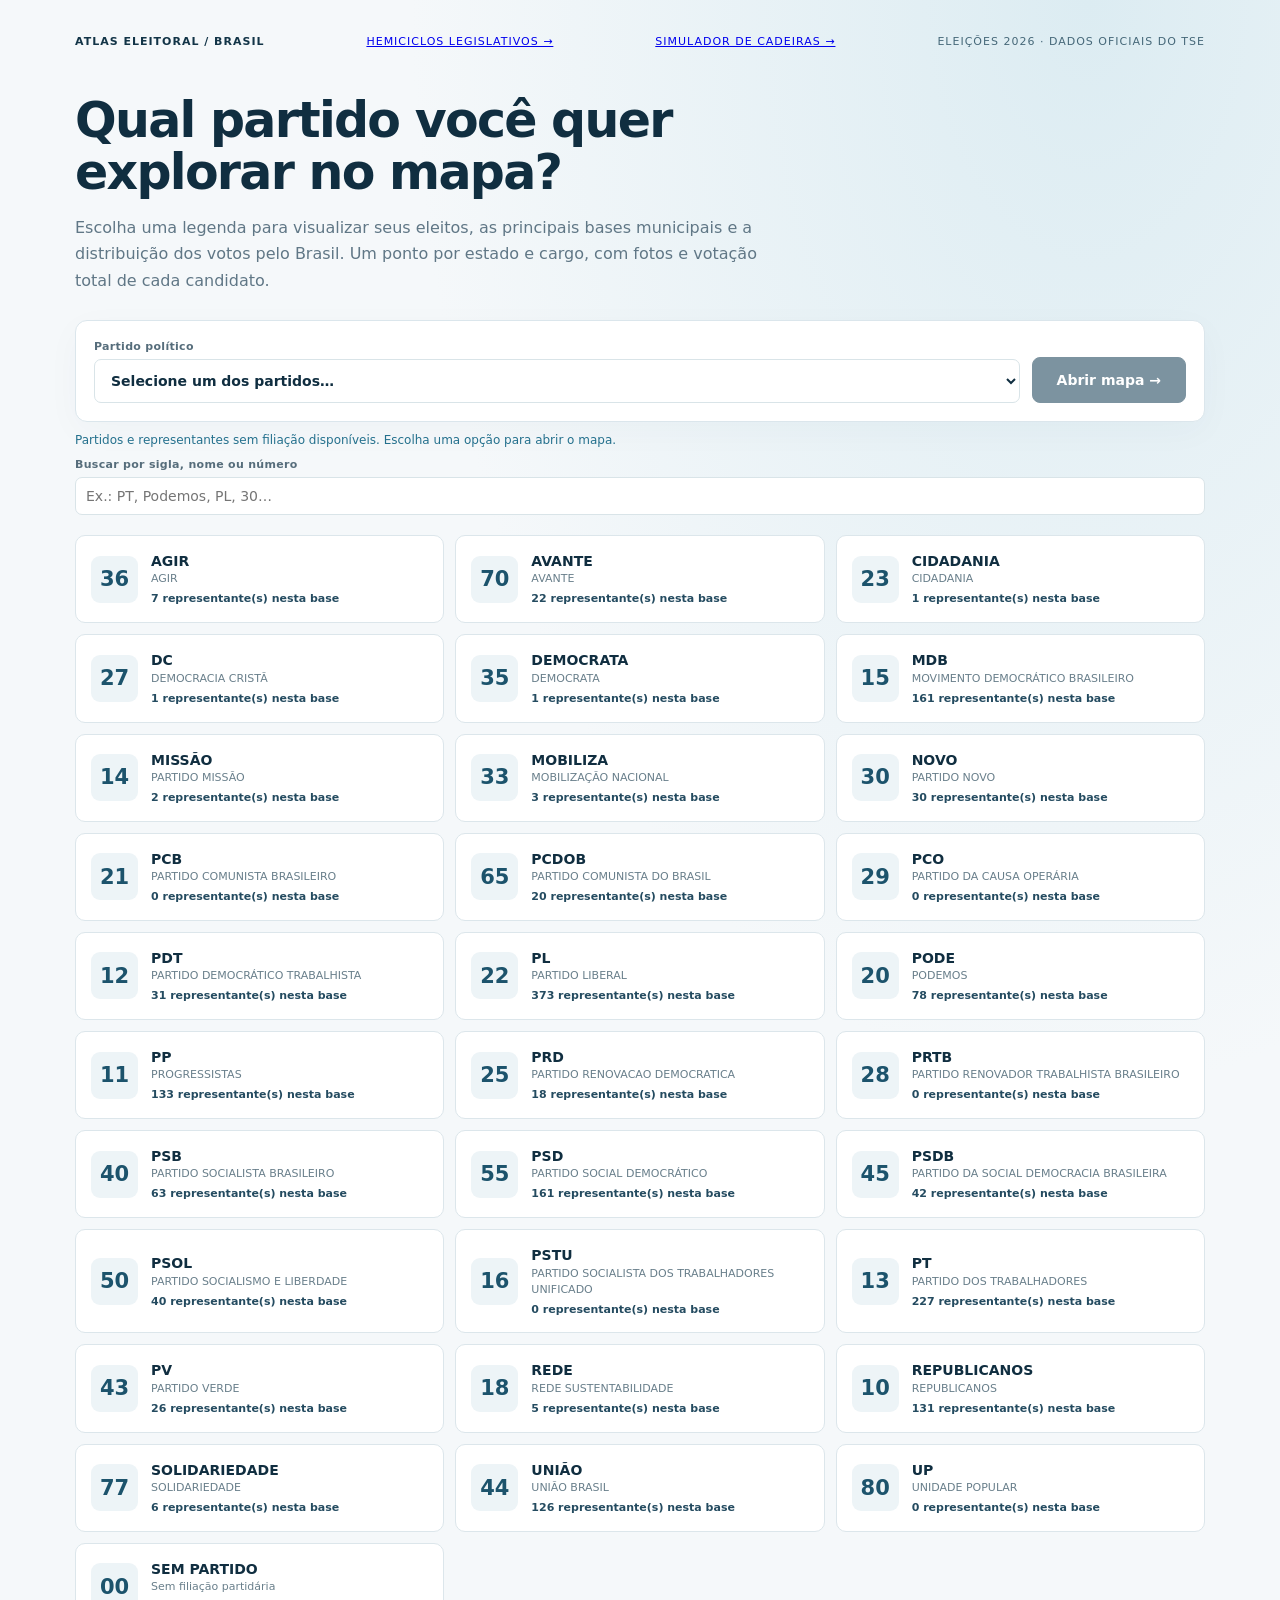
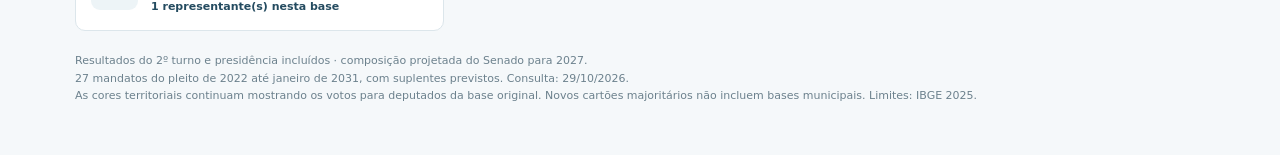
==== commit 7407b101: "Link proportional seat simulator from Atlas home" ====
--- a/index.html
+++ b/index.html
@@ -1,4 +1,4 @@
-<!DOCTYPE html><html lang="pt-BR"><head><meta charset="utf-8"><meta name="viewport" content="width=device-width,initial-scale=1"><title>Atlas Eleitoral 2026 — Partidos do Brasil</title><meta name="description" content="Escolha um partido e explore eleitos e votos por município e zona eleitoral nas eleições de 2026."><link rel="stylesheet" href="style.css"></head><body><section id="chooser" class="chooser"><nav class="chooser-nav"><span class="chooser-logo">Atlas Eleitoral / Brasil</span><a href="hemiciclos/">Hemiciclos legislativos →</a><span>Eleições 2026 · Dados oficiais do TSE</span></nav><h1>Qual partido você quer<br>explorar no mapa?</h1><p class="intro">Escolha uma legenda para visualizar seus eleitos, as principais bases municipais e a distribuição dos votos pelo Brasil. Um ponto por estado e cargo, com fotos e votação total de cada candidato.</p><div class="picker"><div class="control"><label for="party-select">Partido político</label><select id="party-select"><option value="">Selecione um dos partidos…</option></select></div><button id="open-map" class="primary" disabled>Abrir mapa →</button></div><div id="load-status" class="load-status" role="status" aria-live="polite">Carregando lista de partidos…</div><div class="control"><label for="party-filter">Buscar por sigla, nome ou número</label><input id="party-filter" type="search" placeholder="Ex.: PT, Podemos, PL, 30…"></div><div id="party-grid" class="party-grid"></div><div id="chooser-source" class="chooser-bottom">Dados do TSE · Limites municipais do IBGE 2025. As áreas intramunicipais de algumas zonas eleitorais permanecem indisponíveis.</div></section><div id="atlas" hidden>
+<!DOCTYPE html><html lang="pt-BR"><head><meta charset="utf-8"><meta name="viewport" content="width=device-width,initial-scale=1"><title>Atlas Eleitoral 2026 — Partidos do Brasil</title><meta name="description" content="Escolha um partido e explore eleitos e votos por município e zona eleitoral nas eleições de 2026."><link rel="stylesheet" href="style.css"></head><body><section id="chooser" class="chooser"><nav class="chooser-nav"><span class="chooser-logo">Atlas Eleitoral / Brasil</span><a href="hemiciclos/">Hemiciclos legislativos →</a><a href="simulador/">Simulador de cadeiras →</a><span>Eleições 2026 · Dados oficiais do TSE</span></nav><h1>Qual partido você quer<br>explorar no mapa?</h1><p class="intro">Escolha uma legenda para visualizar seus eleitos, as principais bases municipais e a distribuição dos votos pelo Brasil. Um ponto por estado e cargo, com fotos e votação total de cada candidato.</p><div class="picker"><div class="control"><label for="party-select">Partido político</label><select id="party-select"><option value="">Selecione um dos partidos…</option></select></div><button id="open-map" class="primary" disabled>Abrir mapa →</button></div><div id="load-status" class="load-status" role="status" aria-live="polite">Carregando lista de partidos…</div><div class="control"><label for="party-filter">Buscar por sigla, nome ou número</label><input id="party-filter" type="search" placeholder="Ex.: PT, Podemos, PL, 30…"></div><div id="party-grid" class="party-grid"></div><div id="chooser-source" class="chooser-bottom">Dados do TSE · Limites municipais do IBGE 2025. As áreas intramunicipais de algumas zonas eleitorais permanecem indisponíveis.</div></section><div id="atlas" hidden>
 <header><div><div class="eyebrow"><span id="party-eyebrow">Eleições 2026</span></div><h1><span id="party-title">Atlas eleitoral</span></h1><small>Fotos oficiais · votação total · municípios e zonas eleitorais</small></div><div class="actions"><button id="change-party">Trocar partido</button><button id="reset">Visão do Brasil</button><button id="about">Método e fontes</button><button id="export">Exportar dados</button></div></header><div id="party-meta" class="party-meta"></div>
 <div class="toolbar">
 <div class="control"><label for="geography">Recorte territorial</label><select id="geography"><option value="municipalities">Municípios</option><option value="zones">Zonas com limites identificáveis</option></select></div>
